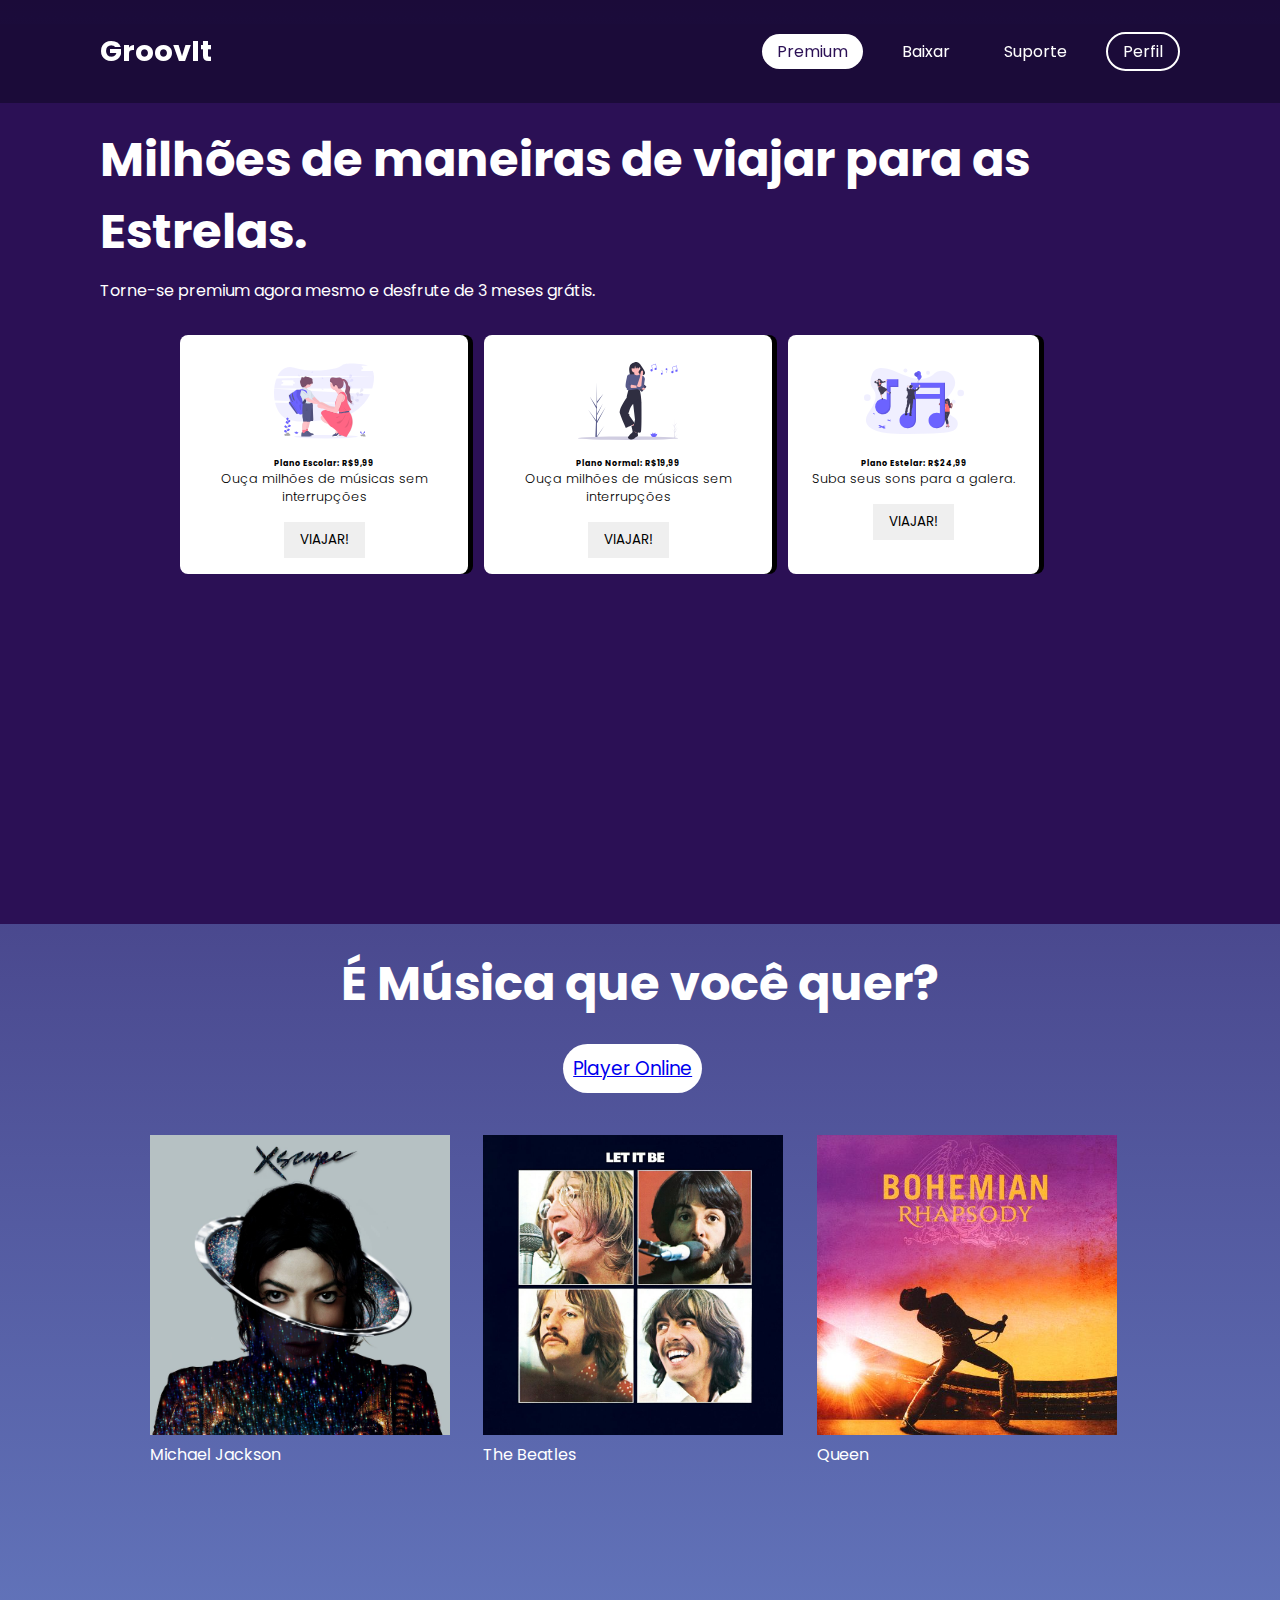
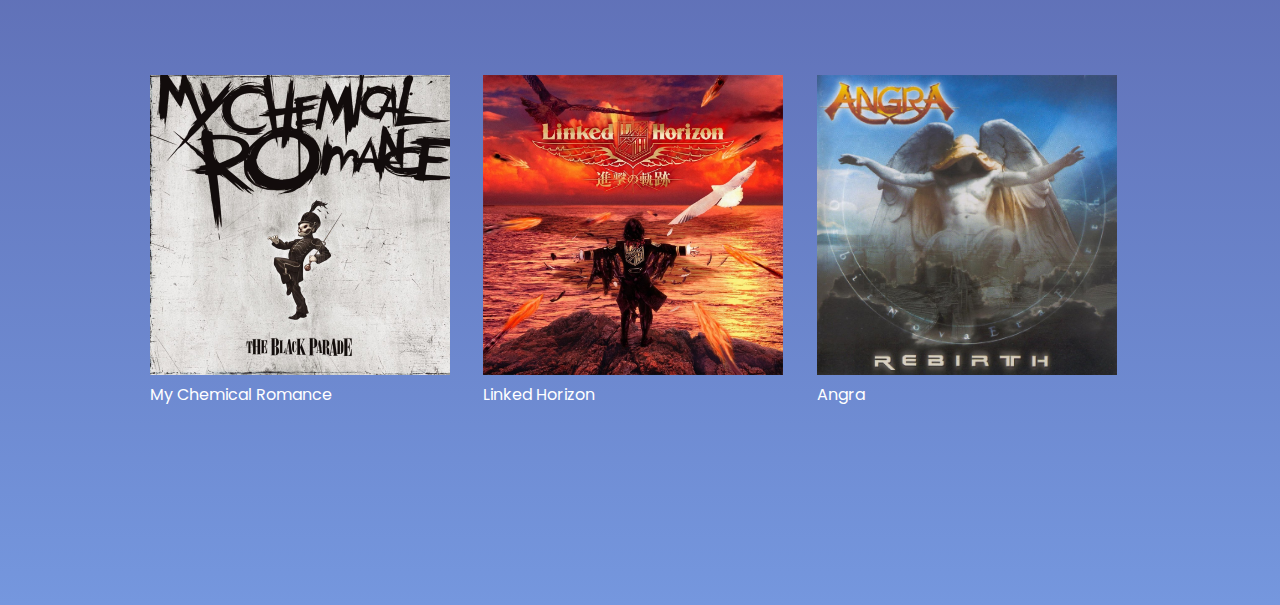
==== index.html @ a2905708 "Add files via upload" ====
<!DOCTYPE html>
<html lang="en">
<head>
    <meta charset="UTF-8">
    <meta http-equiv="X-UA-Compatible" content="IE=edge">
    <meta name="viewport" content="width=device-width, initial-scale=1.0">
    <title>GroovIt - o auge do seu dia</title>

    <link rel="stylesheet" href="groovit.css">
</head>
<body>
    
    
    <header>

        <a href="" class="logo">GroovIt</a>
        <ul>
            <li>
                <a href="#premium" class="active">Premium</a>
            </li>
            <li>
                <a href="">Baixar</a>
            </li>
            <li>
                <a href="">Suporte</a>
            </li>
            <li>
                <a href="" class="perfil">Perfil</a>
            </li>
        </ul>
    </header>

    <div class="main" id="premium">
        <h2>Milhões de maneiras de viajar para as Estrelas.</h2>
        <p>Torne-se premium agora mesmo e desfrute de 3 meses grátis.</p>


        <section class="cards">

            <div class="card">
                <div class="icon">
                <img src="imgs/school.svg" alt="Plano Escolar" srcset="">
            </div>


                <h2>Plano Escolar: R$9,99</h2>
                <span>Ouça milhões de músicas sem interrupções</span>
                <button>Viajar!</button>
            </div>
            <div class="card">


                <div class="icon">
                <img src="imgs/listen.svg" alt="Plano Escolar" srcset="">
            </div>

                <h2>Plano Normal: R$19,99</h2>
                <span>Ouça milhões de músicas sem interrupções</span>
                <button>Viajar!</button>
            </div>
            <div class="card">

                <div class="icon">
                <img src="imgs/music.svg" alt="Plano Escolar" srcset="">
            
            </div>
                <h2>Plano Estelar: R$24,99</h2>
                <span>Suba seus sons para a galera.</span>
                <button>Viajar!</button>
            </div>

        </section>
    </div>

    <div class="text">
        <h2>
            É Música que você quer?
        </h2>
           <div class="button">
        <button> <a href="player.html">Player Online</a> </button>
    </div>

    
    </div>
    <section class="flex">
        <div>
          <img src="imgs/mj.jpeg">
          <p>Michael Jackson</p>
        </div>
        <div>
          <img src="imgs/beatle.jpg">
          <p>The Beatles</p>
        </div>
        <div>
          <img src="imgs/queen.jpg">
          <p>Queen</p>
        </div>
        <div>
          <img src="imgs/mcr.jpg">
          <p>My Chemical Romance</p>
        </div>
        <div>
          <img src="imgs/linked.jpg">
          <p>Linked Horizon</p>
        </div>
        <div>
          <img src="imgs/angra.jpg">
          <p>Angra</p>
        </div>
        
      
      </section>
   
     


</body>
</html>
---- groovit.css ----
@import url('https://fonts.googleapis.com/css2?family=Poppins:ital,wght@0,200;0,300;0,400;1,200;1,300&display=swap');


*{
    margin: 0;
    border: 0;
    padding: 0;
    box-sizing: border-box;
    font-family: 'Poppins';
    scroll-behavior: smooth;
}
body{
    height: 100%;
    background: linear-gradient(#2b1055, #7597de);
    background-repeat: no-repeat;
    overflow-x: hidden;
}
header{
    position: fixed;
    top: 0;
    left: 0;
    width: 100%;
    padding: 30px 100px;
    display: flex;
    justify-content: space-between;
    align-items: center;
    background: #00040a5e;
    
}

header > .logo{
    color: #FFF;
    font-weight: 700;
    text-decoration: none;
    font-size: 1.8rem;
  
}

header > ul{
    display: flex;
    justify-content: center;
    align-items: center;
}
header > ul > li {
    margin-left: 1.5rem;
    list-style: none;
}
header > ul > li > a {
    color: #FFF;
    border-radius: 20px;
    text-decoration: none;
    padding: 6px 15px;
}
header > ul > li > a:hover{
    background: #FFF;
    color: #2b1055;
}
header > ul > li > a.active{
    background: #FFF;
    color: #2b1055;
}
header > ul > li > a.active:hover{
    background: #ffffff94;
    color: #FFF;
}
header > ul > li > a.perfil{
    border: 2px solid white;
}

.main{
    height: 100vh;
    margin-top: 1.5rem;
    padding: 100px;
    background: #2b1055;
    
    
}

.main > h2{
    font-size: 3rem;
    margin-bottom: 10px;
    color: #FFF;
    
}

.main > p{
    color: #FFF;
    font-size: 1rem;
}
.main > .cards{
    display: flex;
    margin: auto;
    padding: 32px;
    
   
}
.main > .cards > .card{
    display: flex;
    flex-direction: column;
    align-items: center;
    text-align: center;
    background: #FFF;
    color: #000;
    padding: 1rem 1.5rem;
    border-radius: 8px;
    max-height: 276px;
    margin-left: 1rem;
    box-shadow: #000 5px 0 0;
    transition-property: box-shadow;
    transition-duration: .3s;
}
.main > .cards > .card:hover{
    box-shadow: none;
}
.main > .cards > .card:first-child{
    margin-left: 3rem;
}
.main > .cards > .card > .icon > img{
    width: 100px;
    height: 100px;
}
.main > .cards > .card > img {
    width: 100%;
}

.main > .cards > .card > button{
    padding: 0.5rem 1rem;
    text-transform: uppercase;
    cursor: pointer;
}
.main > .cards > .card > button:hover{
    background: rgba(139, 130, 130, 0.589);
}
.main > .cards > .card > span{
    font-weight: 300;
    max-width: 240px;
    font-size: 80%;
    margin-bottom: 16px;
}

@media screen and (max-width: 820px) {
    .cards {
        flex-direction: column;
    }

    .cards >.card {
        
        margin-left: 0;
        margin-bottom: 32px;
    }

    .cards > .card:last-child {
        margin-bottom: 0;
    }

    .cards > .card > button {
        font-size: 70%;
    }
    

}
@media screen and (max-width: 1300px) {
.main > .cards > .card > h2{
    font-size: 50%;
}
}

.text > h2{
    text-align: center;
    font-size: 3rem;
    margin-top: 1.5rem;
    margin-bottom: 1.5rem;
    color: #FFF;
}

.flex{
    width: 100%;
    height: 120vh;
}
.flex {
    display: flex;
    flex-wrap: wrap;
    max-width: 1000px;
    margin: 0 auto;
    color: #FFF;
  }
  
  .flex > div {
    flex: 1 1 300px;
    margin: 10px;
  }
  .flex > div > img{
      width: 300px;
      height: 300px;
  }

.text > .button > button{
    padding: 10px;
    margin-left: 44vw;
    margin-bottom: 2rem;
    background: #FFF;
    font-size: 14pt;
    border-radius: 30px;
    cursor: pointer;
    
    
}
.text > .button > button:hover{
    background: rgb(54, 153, 211);
    color: #FFF;
}
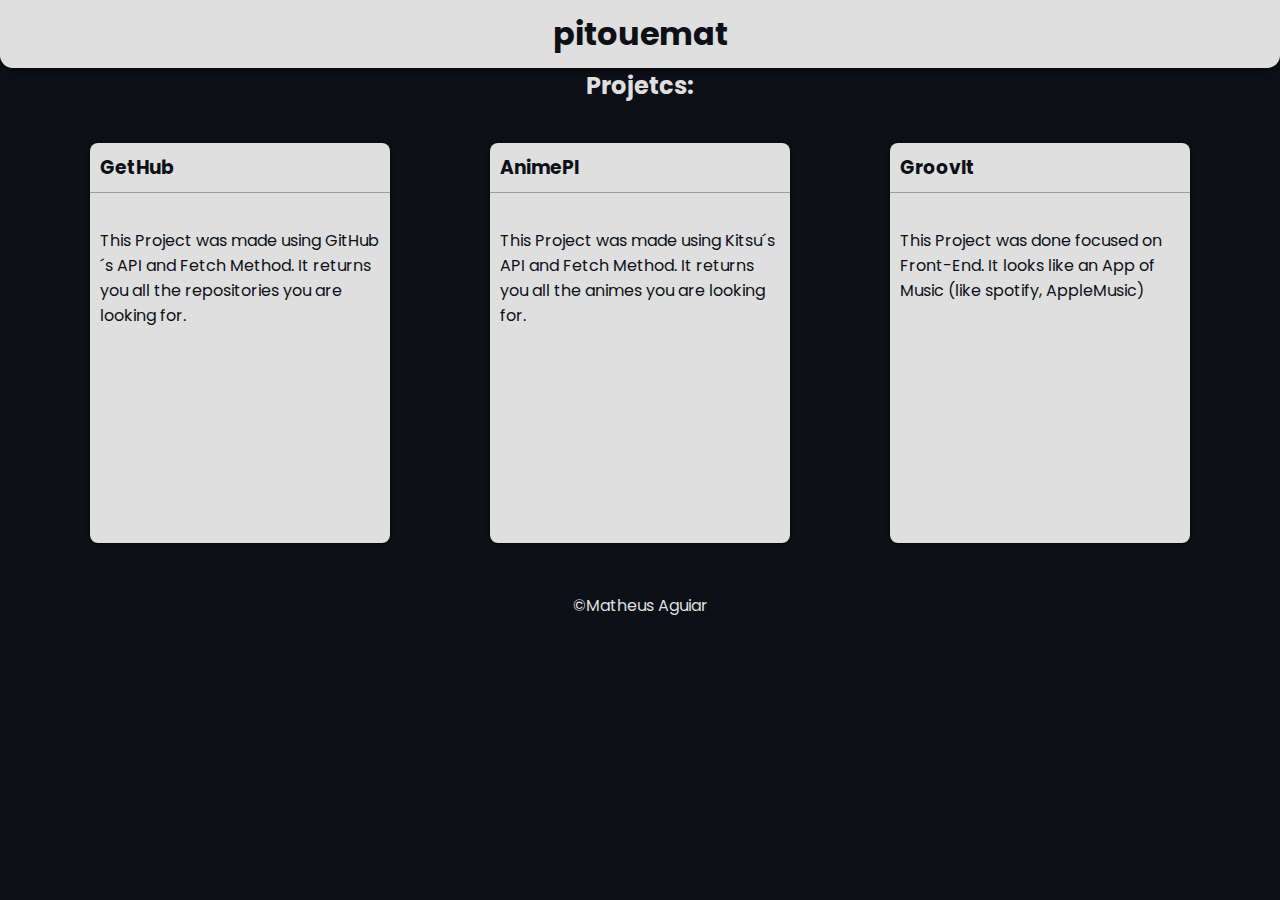
==== commit 018f5c4a: "Update index.html" ====
--- a/index.html
+++ b/index.html
@@ -1,118 +1,65 @@
 <!DOCTYPE html>
 <html lang="en">
+
 <head>
     <meta charset="UTF-8">
     <meta http-equiv="X-UA-Compatible" content="IE=edge">
     <meta name="viewport" content="width=device-width, initial-scale=1.0">
-    <title>GroovIt - o auge do seu dia</title>
+    <title>pitouemat</title>
+    <link rel="stylesheet" href="style.css">
+    <script src="https://kit.fontawesome.com/669bcf34d7.js" crossorigin="anonymous"></script>
+</head>
 
-    <link rel="stylesheet" href="groovit.css">
-</head>
 <body>
-    
-    
     <header>
-
-        <a href="" class="logo">GroovIt</a>
-        <ul>
-            <li>
-                <a href="#premium" class="active">Premium</a>
-            </li>
-            <li>
-                <a href="">Baixar</a>
-            </li>
-            <li>
-                <a href="">Suporte</a>
-            </li>
-            <li>
-                <a href="" class="perfil">Perfil</a>
-            </li>
-        </ul>
+        <i class="fab fa-3x fa-github"></i>
+        <h1>
+            pitouemat
+        </h1>
     </header>
 
-    <div class="main" id="premium">
-        <h2>Milhões de maneiras de viajar para as Estrelas.</h2>
-        <p>Torne-se premium agora mesmo e desfrute de 3 meses grátis.</p>
+    <div class="project-links">
+        <h2>Projetcs: </h2>
+        <div class="links">
+            
+            <div class="card">
+                <div class="header_card">
+                    <h3>GetHub</h3>
+                </div>
+                <a href="getRep/index.html"><img src="img/1.png" alt=""></a>
+                <div class="footer_card">
+                    <p>This Project was made using GitHub´s API and Fetch Method.  It returns you all the repositories you are looking for.</p>
+                </div>
+            </div>
+            <div class="card">
+                <div class="header_card">
+                    <h3>AnimePI</h3>
+                </div>
+                <a href="AnimeApi/index.html"><img src="img/2.png" alt=""></a>
+                <div class="footer_card">
+                    <p>This Project was made using Kitsu´s API and Fetch Method.  It returns you all the animes you are looking for.</p>
+                </div>
+            </div>
+
+            <div class="card">
+                <div class="header_card">
+                    <h3>GroovIt</h3>
+                </div>
+                <a href="GroovIt 2.0/index.html"><img src="img/4.png" alt=""></a>
+                <div class="footer_card">
+                    <p>This Project was done focused on Front-End. It looks like an App of Music (like spotify, AppleMusic)</p>
+                </div>
+            </div>
+
+            
 
 
-        <section class="cards">
+        </div>
 
-            <div class="card">
-                <div class="icon">
-                <img src="imgs/school.svg" alt="Plano Escolar" srcset="">
-            </div>
+    </div>
+    <footer>
+        <p>&copy;Matheus Aguiar</p>
+    </footer>
+</body>
 
-
-                <h2>Plano Escolar: R$9,99</h2>
-                <span>Ouça milhões de músicas sem interrupções</span>
-                <button>Viajar!</button>
-            </div>
-            <div class="card">
-
-
-                <div class="icon">
-                <img src="imgs/listen.svg" alt="Plano Escolar" srcset="">
-            </div>
-
-                <h2>Plano Normal: R$19,99</h2>
-                <span>Ouça milhões de músicas sem interrupções</span>
-                <button>Viajar!</button>
-            </div>
-            <div class="card">
-
-                <div class="icon">
-                <img src="imgs/music.svg" alt="Plano Escolar" srcset="">
-            
-            </div>
-                <h2>Plano Estelar: R$24,99</h2>
-                <span>Suba seus sons para a galera.</span>
-                <button>Viajar!</button>
-            </div>
-
-        </section>
-    </div>
-
-    <div class="text">
-        <h2>
-            É Música que você quer?
-        </h2>
-           <div class="button">
-        <button> <a href="player.html">Player Online</a> </button>
-    </div>
-
-    
-    </div>
-    <section class="flex">
-        <div>
-          <img src="imgs/mj.jpeg">
-          <p>Michael Jackson</p>
-        </div>
-        <div>
-          <img src="imgs/beatle.jpg">
-          <p>The Beatles</p>
-        </div>
-        <div>
-          <img src="imgs/queen.jpg">
-          <p>Queen</p>
-        </div>
-        <div>
-          <img src="imgs/mcr.jpg">
-          <p>My Chemical Romance</p>
-        </div>
-        <div>
-          <img src="imgs/linked.jpg">
-          <p>Linked Horizon</p>
-        </div>
-        <div>
-          <img src="imgs/angra.jpg">
-          <p>Angra</p>
-        </div>
-        
-      
-      </section>
-   
-     
-
-
-</body>
-</html>+</html>
--- a/style.css
+++ b/style.css
@@ -0,0 +1,77 @@
+@import url('https://fonts.googleapis.com/css2?family=Poppins:ital,wght@0,400;0,500;0,700;1,500;1,600&display=swap');
+
+*{
+    padding: 0;
+    margin: 0;
+    box-sizing: border-box;
+    
+}
+
+body{
+    min-height: 100vh;
+    font-family: 'Poppins';
+    background: rgb(13, 17, 23);
+
+}
+
+header{
+    color: rgb(13, 17, 23);
+    width: 100vw;
+    display: flex;
+    justify-content: center;
+    align-items: center;
+    background: #DFDFDF;
+    
+    border-bottom-left-radius: .8rem; 
+    border-bottom-right-radius: .8rem;
+    box-shadow: black 0 0 10px;
+}
+
+header h1{
+    padding: 10px;
+}
+
+.project-links{
+    width: 100vw;
+    color: #DFDFDF;
+}
+.project-links h2{
+    text-align: center;
+}
+.links{
+    width: 100vw;
+    padding: 40px;
+    display: flex;
+    justify-content: space-around;
+    max-width: 1300px;
+    flex-wrap: wrap;
+}
+
+.links .card{
+    width: 300px;
+    height: 400px;
+    background-color: #DFDFDF;
+    border-radius: 8px;
+    margin-bottom: 10px;
+    box-shadow: black 0 0 5px;
+}
+
+.links .card .header_card{
+    color: rgb(13, 17, 23);
+    padding: 10px;
+    border-bottom: 1px solid rgba(13, 17, 23, 0.322);
+}
+.links .card img {
+width: 100%;
+}
+
+
+.links .card .footer_card{
+    color: rgb(13, 17, 23);
+    padding: 10px;
+}
+
+footer{
+    text-align: center;
+    color: #DFDFDF;
+}
